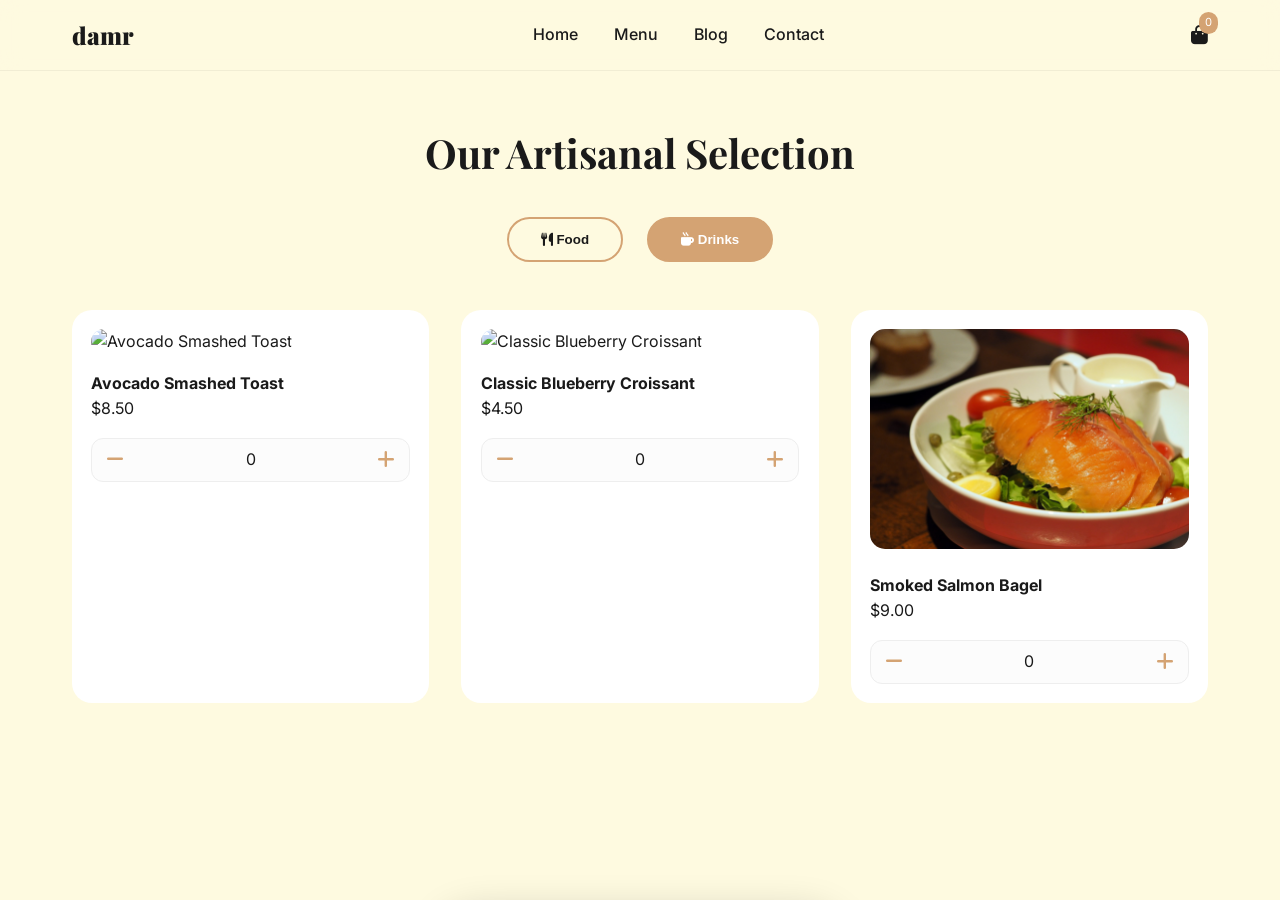
==== pages/menu.html @ 45ee6c29 "making a restaurant-web" ====
<!DOCTYPE html>
<html lang="en">
<head>
    <meta charset="UTF-8">
    <meta name="viewport" content="width=device-width, initial-scale=1.0">
    <title>Menu | damr Coffee</title>
    <link href="https://fonts.googleapis.com/css2?family=Inter:wght@300;400;600&family=Playfair+Display:wght@700;900&display=swap" rel="stylesheet">
    <link rel="stylesheet" href="https://cdnjs.cloudflare.com/ajax/libs/font-awesome/6.0.0/css/all.min.css">
    <link rel="stylesheet" href="../style.css">
</head>
<body>

    <header class="header">
        <div class="container nav-wrapper">
            <div class="logo">
                <span>damr</span>
            </div>
            <nav class="navbar">
                <a href="../index.html">Home</a>
                <a href="#" class="active">Menu</a>
                <a href="#">Blog</a>
                <a href="contact.html">Contact</a>
            </nav>
            <div class="nav-actions">
                <div class="cart-trigger">
                    <i class="fas fa-shopping-bag"></i>
                    <span class="cart-badge" id="item-count-badge">0</span>
                </div>
            </div>
        </div>
    </header>

    <main class="menu-page">
        <div class="container">
            <div class="section-header" style="padding-top: 50px;">
                <h2>Our Artisanal Selection</h2>
                <div class="menu-tabs">
                    <button class="tab-btn" id="btn-food">
                        <i class="fas fa-utensils"></i> Food
                    </button>
                    <button class="tab-btn active" id="btn-drink">
                        <i class="fas fa-mug-hot"></i> Drinks
                    </button>
                    
                </div>
            </div>
            
            <div id="product-list" class="product-grid">
                </div>

            <div class="cart-bar" id="cart-summary-bar">
                <div class="cart-info">
                    <p>Items: <strong id="item-count">0</strong></p>
                    <p>Total: <strong id="total-bill">0.00</strong> $M</p>
                </div>
                <button id="checkout-btn" class="btn btn-accent">Checkout</button>
            </div>
        </div>
    </main>

    <script src="menu.js"></script>
</body>
</html>
---- style.css ----
:root {
    --primary: #1a1a1a;
    --accent: #d4a373;
    --accent-hover: #bc8a5f;
    --bg-light: #fefae0;
    --white: #ffffff;
    --text-muted: #6b705c;
    --transition: all 0.4s cubic-bezier(0.165, 0.84, 0.44, 1);
}

* { margin: 0; padding: 0; box-sizing: border-box; scroll-behavior: smooth; }
@keyframes fadeIn {
    from { opacity: 0; transform: translateY(15px); }
    to { opacity: 1; transform: translateY(0); }
}

.product-card {
    opacity: 0; /* Ensures they only show once animation starts */
}

body {
    font-family: 'Inter', sans-serif;
    background-color: var(--bg-light);
    color: var(--primary);
    line-height: 1.6;
}

.container { max-width: 1200px; margin: 0 auto; padding: 0 2rem; }

/* Header & Nav */
.header {
    background: rgba(254, 250, 224, 0.85);
    backdrop-filter: blur(12px);
    padding: 1rem 0;
    position: sticky;
    top: 0;
    z-index: 1000;
    border-bottom: 1px solid rgba(0,0,0,0.05);
}

.nav-wrapper { display: flex; justify-content: space-between; align-items: center; }

.logo { display: flex; align-items: center; gap: 10px; font-family: 'Playfair Display', serif; font-size: 1.5rem; font-weight: 900; }
.logo-img-wrapper img { width: 40px; height: 40px; border-radius: 10px; object-fit: cover; }

.navbar a { margin-left: 2rem; text-decoration: none; color: var(--primary); font-weight: 500; transition: var(--transition); }
.navbar a:hover { color: var(--accent); }

.cart-trigger { position: relative; cursor: pointer; font-size: 1.2rem; }
.cart-badge { position: absolute; top: -8px; right: -10px; background: var(--accent); color: white; font-size: 0.7rem; padding: 2px 6px; border-radius: 50px; }

/* Hero */
.hero { padding: 80px 0; }
.hero-grid { display: grid; grid-template-columns: 1fr 1fr; align-items: center; gap: 3rem; }
.hero-text h1 { font-family: 'Playfair Display', serif; font-size: 4rem; line-height: 1.1; margin: 1rem 0; }
.hero-text .accent { color: var(--accent); }
.hero-visual img { width: 100%; border-radius: 30% 70% 70% 30% / 30% 30% 70% 70%; animation: morph 8s ease-in-out infinite; }

@keyframes morph {
    0% { border-radius: 30% 70% 70% 30% / 30% 30% 70% 70%; }
    50% { border-radius: 70% 30% 30% 70% / 70% 70% 30% 30%; }
    100% { border-radius: 30% 70% 70% 30% / 30% 30% 70% 70%; }
}

.btn { padding: 0.8rem 2rem; border-radius: 50px; text-decoration: none; font-weight: 600; cursor: pointer; border: none; transition: var(--transition); }
.btn-primary { background: var(--primary); color: white; }
.btn-accent { background: var(--accent); color: white; }

/* Menu */
.section-header { text-align: center; margin-bottom: 3rem; }
.section-header h2 { font-family: 'Playfair Display', serif; font-size: 2.5rem; }
.product-grid { display: grid; grid-template-columns: repeat(auto-fill, minmax(280px, 1fr)); gap: 2rem; }
.product-card { background: white; padding: 1.2rem; border-radius: 20px; transition: var(--transition); }
.product-card:hover { transform: translateY(-10px); box-shadow: 0 15px 30px rgba(0,0,0,0.05); }
.product-card img { width: 100%; height: 220px; object-fit: cover; border-radius: 15px; margin-bottom: 1rem; }

.qty-controls { display: flex; align-items: center; justify-content: space-between; background: #fcfcfc; padding: 0.5rem; border-radius: 12px; margin-top: 1rem; border: 1px solid #eee; }
.qty-btn { background: none; border: none; font-size: 1.2rem; cursor: pointer; color: var(--accent); width: 30px; }

/* Cart Bar */
.cart-bar { position: fixed; bottom: 2rem; left: 50%; transform: translateX(-50%) translateY(150%); background: var(--primary); color: white; padding: 1rem 2rem; border-radius: 100px; display: flex; align-items: center; gap: 2rem; transition: var(--transition); z-index: 1001; box-shadow: 0 10px 40px rgba(0,0,0,0.2); }
.cart-bar.visible { transform: translateX(-50%) translateY(0); }
.cart-info { display: flex; gap: 1.5rem; font-size: 0.9rem; }

/* Footer & Socials */
.footer { padding: 4rem 0 2rem; border-top: 1px solid rgba(0,0,0,0.05); }
.footer-grid { display: grid; grid-template-columns: 2fr 1fr 1fr; gap: 4rem; margin-bottom: 3rem; }
.footer-links h4 { margin-bottom: 1.5rem; font-family: 'Playfair Display', serif; }
.footer-links a { display: block; text-decoration: none; color: var(--text-muted); margin-bottom: 0.8rem; font-size: 0.9rem; }

.socials { display: flex; gap: 0.8rem; margin-top: 1.5rem; }
.socials a { 
    display: flex; align-items: center; justify-content: center; 
    width: 40px; height: 40px; background: var(--primary); 
    color: white; border-radius: 10px; transition: var(--transition); 
}
.socials a:hover { transform: translateY(-5px) rotate(5deg); }
.socials a.ig:hover { background: #E1306C; }
.socials a.fb:hover { background: #1877F2; }
.socials a.tw:hover { background: #1DA1F2; }

.copyright { text-align: center; padding-top: 2rem; border-top: 1px solid rgba(0,0,0,0.05); color: var(--text-muted); font-size: 0.8rem; width: 100%; }

/* Mobile */
@media (max-width: 768px) {
    .hero-grid { grid-template-columns: 1fr; text-align: center; }
    .hero-text h1 { font-size: 2.8rem; }
    .footer-grid { grid-template-columns: 1fr; gap: 2rem; }
    .navbar { display: none; }
}
/* Contact Page Specific Styles */
.contact-page {
    padding: 80px 0;
    min-height: 80vh;
    display: flex;
    align-items: center;
}

.contact-container {
    display: grid;
    grid-template-columns: 1fr 1.5fr;
    background: white;
    border-radius: 30px;
    overflow: hidden;
    box-shadow: 0 20px 60px rgba(0,0,0,0.05);
}

.contact-info-panel {
    background: var(--primary);
    color: white;
    padding: 3rem;
}

.contact-info-panel h2 {
    font-family: 'Playfair Display', serif;
    font-size: 2.5rem;
    margin-bottom: 1rem;
}

.info-item {
    display: flex;
    gap: 1.5rem;
    margin: 2rem 0;
}

.info-item i {
    color: var(--accent);
    font-size: 1.5rem;
    margin-top: 5px;
}

.contact-form-panel {
    padding: 3rem;
}

.form-group {
    margin-bottom: 1.5rem;
}

.form-group label {
    display: block;
    font-weight: 600;
    margin-bottom: 0.5rem;
    font-size: 0.9rem;
}

.form-group input, 
.form-group textarea {
    width: 100%;
    padding: 0.8rem 1rem;
    border-radius: 12px;
    border: 1px solid #eee;
    background: #fcfcfc;
    font-family: inherit;
    transition: var(--transition);
}

.form-group input:focus, 
.form-group textarea:focus {
    outline: none;
    border-color: var(--accent);
    background: white;
}

@media (max-width: 768px) {
    .contact-container { grid-template-columns: 1fr; }
    .contact-info-panel { padding: 2rem; }
}
/* Discovery Section (The Middle Part) */
.discovery-section {
    padding: 100px 0;
    background-color: #fffdf5; /* Subtle contrast from the main background */
}

.discovery-grid {
    display: grid;
    grid-template-columns: 1fr 1fr;
    gap: 4rem;
    align-items: center;
}

.discovery-image img {
    width: 100%;
    border-radius: 24px;
    box-shadow: 20px 20px 0px var(--accent); /* Creative offset shadow */
    object-fit: cover;
}

.discovery-content .tagline {
    color: var(--accent);
    text-transform: uppercase;
    letter-spacing: 2px;
    font-size: 0.8rem;
    font-weight: 600;
}

.discovery-content h2 {
    font-family: 'Playfair Display', serif;
    font-size: 3rem;
    margin: 1rem 0 1.5rem;
    line-height: 1.2;
}

.discovery-content p {
    margin-bottom: 2rem;
    color: var(--text-muted);
    font-size: 1.1rem;
}

/* Menu Page Tabs & View All Link */
.menu-tabs {
    display: flex;
    justify-content: center;
    gap: 1.5rem;
    margin: 2rem 0 3rem;
}

.tab-btn {
    background: transparent;
    border: 2px solid var(--accent);
    color: var(--primary);
    padding: 0.8rem 2rem;
    border-radius: 50px;
    font-weight: 600;
    cursor: pointer;
    transition: var(--transition);
}

.tab-btn.active {
    background: var(--accent);
    color: white;
}

.view-all-link {
    display: inline-block;
    margin-top: 1.5rem;
    text-decoration: none;
    color: var(--accent);
    font-weight: 600;
    transition: var(--transition);
}

.view-all-link:hover {
    transform: translateX(5px);
}

/* TikTok Social Icon Color */
.socials a.tk:hover {
    background: #000000; /* TikTok Black */
    color: #ff0050; /* TikTok Pink/Cyan vibe */
    text-shadow: 2px 0 #00f2ea;
}

/* Utility Tagline */
.tagline {
    display: block;
    color: var(--accent);
    font-weight: 600;
    font-size: 0.9rem;
    text-transform: uppercase;
    letter-spacing: 1px;
}

/* Mobile Adjustments for Discovery Section */
@media (max-width: 768px) {
    .discovery-grid {
        grid-template-columns: 1fr;
        text-align: center;
        gap: 2rem;
    }
    .discovery-image {
        order: 2; /* Image goes below text on mobile */
    }
    .discovery-image img {
        box-shadow: 10px 10px 0px var(--accent);
    }
}
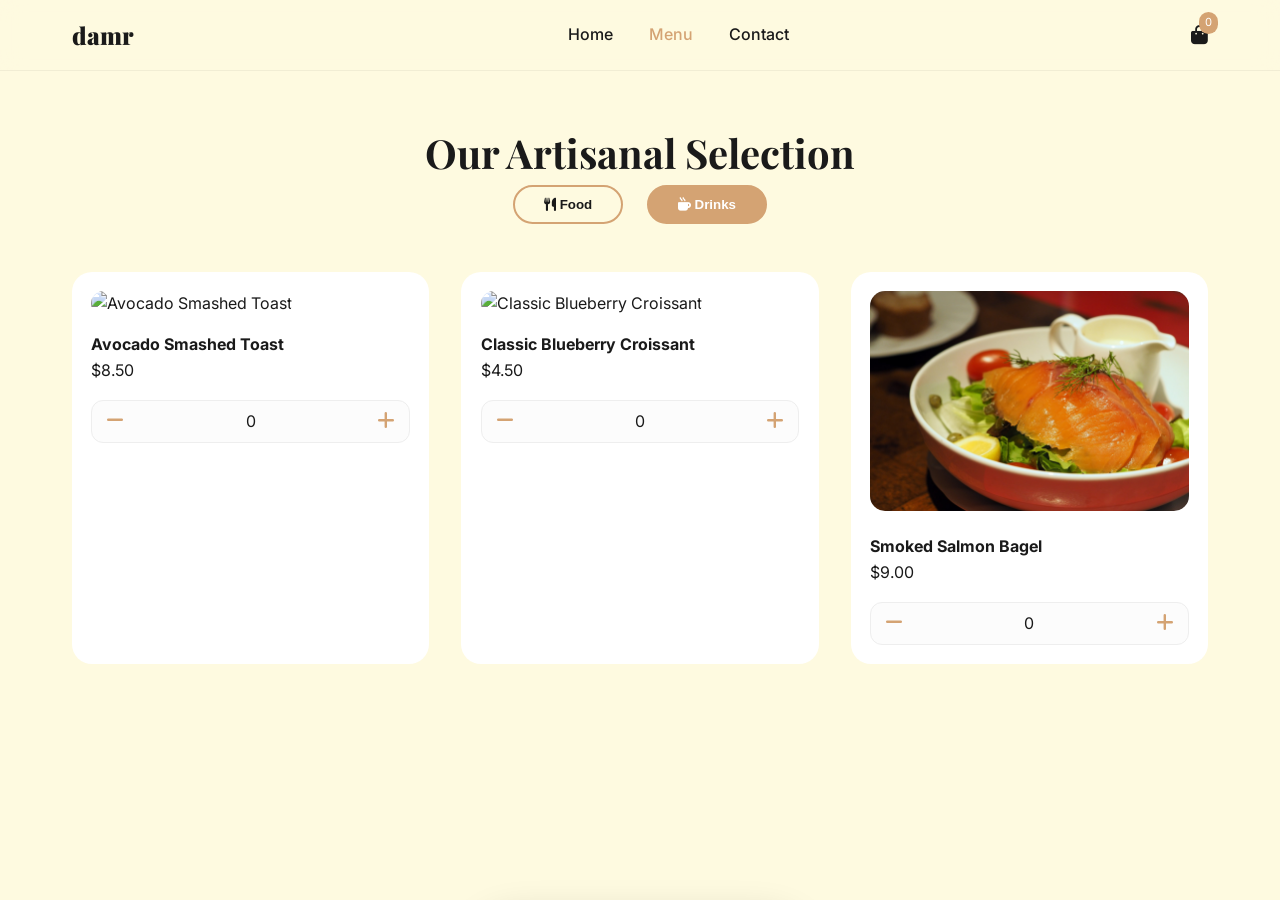
==== commit e42fc5ba: "making this web responsive" ====
--- a/pages/menu.html
+++ b/pages/menu.html
@@ -18,7 +18,6 @@
             <nav class="navbar">
                 <a href="../index.html">Home</a>
                 <a href="#" class="active">Menu</a>
-                <a href="#">Blog</a>
                 <a href="contact.html">Contact</a>
             </nav>
             <div class="nav-actions">
--- a/style.css
+++ b/style.css
@@ -1,3 +1,4 @@
+/* --- Root Variables & Base Styles --- */
 :root {
     --primary: #1a1a1a;
     --accent: #d4a373;
@@ -8,14 +9,11 @@
     --transition: all 0.4s cubic-bezier(0.165, 0.84, 0.44, 1);
 }
 
-* { margin: 0; padding: 0; box-sizing: border-box; scroll-behavior: smooth; }
-@keyframes fadeIn {
-    from { opacity: 0; transform: translateY(15px); }
-    to { opacity: 1; transform: translateY(0); }
-}
-
-.product-card {
-    opacity: 0; /* Ensures they only show once animation starts */
+* { 
+    margin: 0; 
+    padding: 0; 
+    box-sizing: border-box; 
+    scroll-behavior: smooth; 
 }
 
 body {
@@ -25,9 +23,25 @@
     line-height: 1.6;
 }
 
-.container { max-width: 1200px; margin: 0 auto; padding: 0 2rem; }
-
-/* Header & Nav */
+.container { 
+    max-width: 1200px; 
+    margin: 0 auto; 
+    padding: 0 2rem; 
+}
+
+/* --- Animations --- */
+@keyframes fadeIn {
+    from { opacity: 0; transform: translateY(15px); }
+    to { opacity: 1; transform: translateY(0); }
+}
+
+@keyframes morph {
+    0% { border-radius: 30% 70% 70% 30% / 30% 30% 70% 70%; }
+    50% { border-radius: 70% 30% 30% 70% / 70% 70% 30% 30%; }
+    100% { border-radius: 30% 70% 70% 30% / 30% 30% 70% 70%; }
+}
+
+/* --- Header & Navigation --- */
 .header {
     background: rgba(254, 250, 224, 0.85);
     backdrop-filter: blur(12px);
@@ -38,75 +52,342 @@
     border-bottom: 1px solid rgba(0,0,0,0.05);
 }
 
-.nav-wrapper { display: flex; justify-content: space-between; align-items: center; }
-
-.logo { display: flex; align-items: center; gap: 10px; font-family: 'Playfair Display', serif; font-size: 1.5rem; font-weight: 900; }
-.logo-img-wrapper img { width: 40px; height: 40px; border-radius: 10px; object-fit: cover; }
-
-.navbar a { margin-left: 2rem; text-decoration: none; color: var(--primary); font-weight: 500; transition: var(--transition); }
-.navbar a:hover { color: var(--accent); }
-
-.cart-trigger { position: relative; cursor: pointer; font-size: 1.2rem; }
-.cart-badge { position: absolute; top: -8px; right: -10px; background: var(--accent); color: white; font-size: 0.7rem; padding: 2px 6px; border-radius: 50px; }
-
-/* Hero */
+.nav-wrapper { 
+    display: flex; 
+    justify-content: space-between; 
+    align-items: center; 
+}
+
+.logo { 
+    display: flex; 
+    align-items: center; 
+    gap: 10px; 
+    font-family: 'Playfair Display', serif; 
+    font-size: 1.5rem; 
+    font-weight: 900; 
+}
+
+.logo-img-wrapper img { 
+    width: 40px; 
+    height: 40px; 
+    border-radius: 10px; 
+    object-fit: cover; 
+}
+
+.navbar a { 
+    margin-left: 2rem; 
+    text-decoration: none; 
+    color: var(--primary); 
+    font-weight: 500; 
+    transition: var(--transition); 
+}
+
+.navbar a:hover, .navbar a.active { 
+    color: var(--accent); 
+}
+
+.cart-trigger { 
+    position: relative; 
+    cursor: pointer; 
+    font-size: 1.2rem; 
+}
+
+.cart-badge { 
+    position: absolute; 
+    top: -8px; 
+    right: -10px; 
+    background: var(--accent); 
+    color: white; 
+    font-size: 0.7rem; 
+    padding: 2px 6px; 
+    border-radius: 50px; 
+}
+
+/* --- Hero Section --- */
 .hero { padding: 80px 0; }
-.hero-grid { display: grid; grid-template-columns: 1fr 1fr; align-items: center; gap: 3rem; }
-.hero-text h1 { font-family: 'Playfair Display', serif; font-size: 4rem; line-height: 1.1; margin: 1rem 0; }
+.hero-grid { 
+    display: grid; 
+    grid-template-columns: 1fr 1fr; 
+    align-items: center; 
+    gap: 3rem; 
+}
+
+.hero-text .tagline {
+    color: var(--accent);
+    font-weight: 600;
+    text-transform: uppercase;
+    letter-spacing: 1px;
+    font-size: 0.9rem;
+}
+
+.hero-text h1 { 
+    font-family: 'Playfair Display', serif; 
+    font-size: 4rem; 
+    line-height: 1.1; 
+    margin: 1rem 0; 
+}
+
 .hero-text .accent { color: var(--accent); }
-.hero-visual img { width: 100%; border-radius: 30% 70% 70% 30% / 30% 30% 70% 70%; animation: morph 8s ease-in-out infinite; }
-
-@keyframes morph {
-    0% { border-radius: 30% 70% 70% 30% / 30% 30% 70% 70%; }
-    50% { border-radius: 70% 30% 30% 70% / 70% 70% 30% 30%; }
-    100% { border-radius: 30% 70% 70% 30% / 30% 30% 70% 70%; }
-}
-
-.btn { padding: 0.8rem 2rem; border-radius: 50px; text-decoration: none; font-weight: 600; cursor: pointer; border: none; transition: var(--transition); }
+
+.hero-visual img { 
+    width: 100%; 
+    border-radius: 30% 70% 70% 30% / 30% 30% 70% 70%; 
+    animation: morph 8s ease-in-out infinite; 
+}
+
+/* --- Discovery Section (The Middle Part) --- */
+.discovery-section {
+    padding: 100px 0;
+    background-color: #fffdf5;
+}
+
+.discovery-grid {
+    display: grid;
+    grid-template-columns: 1fr 1fr;
+    gap: 4rem;
+    align-items: center;
+}
+
+.discovery-image img {
+    width: 100%;
+    border-radius: 24px;
+    box-shadow: 20px 20px 0px var(--accent);
+    object-fit: cover;
+}
+
+.discovery-content h2 {
+    font-family: 'Playfair Display', serif;
+    font-size: 3rem;
+    margin: 1rem 0 1.5rem;
+    line-height: 1.2;
+}
+
+/* --- Menu & Product Grid --- */
+.section-header { 
+    text-align: center; 
+    margin-bottom: 3rem; 
+}
+
+.section-header h2 { 
+    font-family: 'Playfair Display', serif; 
+    font-size: 2.5rem; 
+}
+
+.menu-tabs {
+    display: flex;
+    justify-content: center;
+    gap: 1.5rem;
+    margin-bottom: 3rem;
+}
+
+.product-grid { 
+    display: grid; 
+    grid-template-columns: repeat(auto-fill, minmax(280px, 1fr)); 
+    gap: 2rem; 
+}
+
+.product-card { 
+    background: white; 
+    padding: 1.2rem; 
+    border-radius: 20px; 
+    transition: var(--transition); 
+    opacity: 0; /* Animated via JS */
+}
+
+.product-card:hover { 
+    transform: translateY(-10px); 
+    box-shadow: 0 15px 30px rgba(0,0,0,0.05); 
+}
+
+.product-card img { 
+    width: 100%; 
+    height: 220px; 
+    object-fit: cover; 
+    border-radius: 15px; 
+    margin-bottom: 1rem; 
+}
+
+/* --- Components (Buttons & Controls) --- */
+.btn { 
+    padding: 0.8rem 2rem; 
+    border-radius: 50px; 
+    text-decoration: none; 
+    font-weight: 600; 
+    cursor: pointer; 
+    border: none; 
+    display: inline-block;
+    transition: var(--transition); 
+}
+
 .btn-primary { background: var(--primary); color: white; }
+.btn-primary:hover { background: #333; transform: translateY(-2px); }
+
 .btn-accent { background: var(--accent); color: white; }
 
-/* Menu */
-.section-header { text-align: center; margin-bottom: 3rem; }
-.section-header h2 { font-family: 'Playfair Display', serif; font-size: 2.5rem; }
-.product-grid { display: grid; grid-template-columns: repeat(auto-fill, minmax(280px, 1fr)); gap: 2rem; }
-.product-card { background: white; padding: 1.2rem; border-radius: 20px; transition: var(--transition); }
-.product-card:hover { transform: translateY(-10px); box-shadow: 0 15px 30px rgba(0,0,0,0.05); }
-.product-card img { width: 100%; height: 220px; object-fit: cover; border-radius: 15px; margin-bottom: 1rem; }
-
-.qty-controls { display: flex; align-items: center; justify-content: space-between; background: #fcfcfc; padding: 0.5rem; border-radius: 12px; margin-top: 1rem; border: 1px solid #eee; }
-.qty-btn { background: none; border: none; font-size: 1.2rem; cursor: pointer; color: var(--accent); width: 30px; }
-
-/* Cart Bar */
-.cart-bar { position: fixed; bottom: 2rem; left: 50%; transform: translateX(-50%) translateY(150%); background: var(--primary); color: white; padding: 1rem 2rem; border-radius: 100px; display: flex; align-items: center; gap: 2rem; transition: var(--transition); z-index: 1001; box-shadow: 0 10px 40px rgba(0,0,0,0.2); }
+.tab-btn {
+    background: transparent;
+    border: 2px solid var(--accent);
+    color: var(--primary);
+    padding: 0.6rem 1.8rem;
+    border-radius: 50px;
+    font-weight: 600;
+    cursor: pointer;
+}
+
+.tab-btn.active {
+    background: var(--accent);
+    color: white;
+}
+
+.qty-controls { 
+    display: flex; 
+    align-items: center; 
+    justify-content: space-between; 
+    background: #fcfcfc; 
+    padding: 0.5rem; 
+    border-radius: 12px; 
+    margin-top: 1rem; 
+    border: 1px solid #eee; 
+}
+
+.qty-btn { 
+    background: none; 
+    border: none; 
+    font-size: 1.2rem; 
+    cursor: pointer; 
+    color: var(--accent); 
+    width: 30px; 
+}
+
+/* --- Cart Bar --- */
+.cart-bar { 
+    position: fixed; 
+    bottom: 2rem; 
+    left: 50%; 
+    transform: translateX(-50%) translateY(150%); 
+    background: var(--primary); 
+    color: white; 
+    padding: 1rem 2rem; 
+    border-radius: 100px; 
+    display: flex; 
+    align-items: center; 
+    gap: 2rem; 
+    transition: var(--transition); 
+    z-index: 1001; 
+    box-shadow: 0 10px 40px rgba(0,0,0,0.2); 
+}
+
 .cart-bar.visible { transform: translateX(-50%) translateY(0); }
-.cart-info { display: flex; gap: 1.5rem; font-size: 0.9rem; }
-
-/* Footer & Socials */
-.footer { padding: 4rem 0 2rem; border-top: 1px solid rgba(0,0,0,0.05); }
-.footer-grid { display: grid; grid-template-columns: 2fr 1fr 1fr; gap: 4rem; margin-bottom: 3rem; }
+
+/* --- Footer --- */
+.footer { 
+    padding: 4rem 0 2rem; 
+    border-top: 1px solid rgba(0,0,0,0.05); 
+    background: #fff;
+}
+
+.footer-grid { 
+    display: grid; 
+    grid-template-columns: 2fr 1fr 1fr; 
+    gap: 4rem; 
+    margin-bottom: 3rem; 
+}
+
 .footer-links h4 { margin-bottom: 1.5rem; font-family: 'Playfair Display', serif; }
-.footer-links a { display: block; text-decoration: none; color: var(--text-muted); margin-bottom: 0.8rem; font-size: 0.9rem; }
-
-.socials { display: flex; gap: 0.8rem; margin-top: 1.5rem; }
+
+.footer-links a { 
+    display: block; 
+    text-decoration: none; 
+    color: var(--text-muted); 
+    margin-bottom: 0.8rem; 
+    font-size: 0.9rem; 
+}
+
+/* --- Social Icons & Copyright --- */
+.socials { 
+    display: flex; 
+    gap: 0.8rem; 
+    margin-top: 1.5rem; 
+}
+
 .socials a { 
-    display: flex; align-items: center; justify-content: center; 
-    width: 40px; height: 40px; background: var(--primary); 
-    color: white; border-radius: 10px; transition: var(--transition); 
-}
-.socials a:hover { transform: translateY(-5px) rotate(5deg); }
+    display: flex; 
+    align-items: center; 
+    justify-content: center; 
+    width: 40px; 
+    height: 40px; 
+    background: var(--primary); 
+    color: white; 
+    border-radius: 10px; 
+    text-decoration: none;
+    transition: var(--transition); 
+}
+
+.socials a:hover { transform: translateY(-5px) rotate(8deg); }
 .socials a.ig:hover { background: #E1306C; }
 .socials a.fb:hover { background: #1877F2; }
 .socials a.tw:hover { background: #1DA1F2; }
-
-.copyright { text-align: center; padding-top: 2rem; border-top: 1px solid rgba(0,0,0,0.05); color: var(--text-muted); font-size: 0.8rem; width: 100%; }
-
-/* Mobile */
+.socials a.tk:hover { background: #000000; color: #ff0050; text-shadow: 2px 0 #00f2ea; }
+
+.copyright { 
+    text-align: center; 
+    padding: 2rem 0; 
+    border-top: 1px solid rgba(0,0,0,0.05); 
+    color: var(--text-muted); 
+    font-size: 0.85rem; 
+    width: 100%; 
+}
+
+/* --- Mobile Responsive (Includes Bottom Nav Fix) --- */
 @media (max-width: 768px) {
-    .hero-grid { grid-template-columns: 1fr; text-align: center; }
+    body { padding-bottom: 70px; } /* Space for bottom nav */
+
+    .hero-grid, .discovery-grid { 
+        grid-template-columns: 1fr; 
+        text-align: center; 
+    }
+
+    .discovery-image { order: 2; }
     .hero-text h1 { font-size: 2.8rem; }
     .footer-grid { grid-template-columns: 1fr; gap: 2rem; }
-    .navbar { display: none; }
+
+    /* Mobile Bottom Navigation Bar */
+    .navbar {
+        display: flex !important;
+        position: fixed;
+        bottom: 0;
+        left: 0;
+        width: 100%;
+        background: white;
+        padding: 0.8rem 0;
+        justify-content: space-around;
+        box-shadow: 0 -5px 20px rgba(0,0,0,0.1);
+        z-index: 2000;
+        border-top: 1px solid #eee;
+    }
+
+    .navbar a {
+        margin: 0;
+        font-size: 0.7rem;
+        display: flex;
+        flex-direction: column;
+        align-items: center;
+        gap: 4px;
+        color: var(--text-muted);
+    }
+
+    /* FontAwesome Icons for Mobile Bar */
+    .navbar a::before {
+        font-family: "Font Awesome 6 Free";
+        font-weight: 900;
+        font-size: 1.2rem;
+    }
+    .navbar a[href*="home"]::before { content: "\f015"; }
+    .navbar a[href*="menu"]::before { content: "\f2e7"; }
+    .navbar a[href*="blog"]::before { content: "\f303"; }
+    .navbar a[href*="contact"]::before { content: "\f0e0"; }
+
+    .nav-actions { display: none; } /* Hide duplicate actions on small screens */
 }
 /* Contact Page Specific Styles */
 .contact-page {
@@ -185,113 +466,4 @@
 @media (max-width: 768px) {
     .contact-container { grid-template-columns: 1fr; }
     .contact-info-panel { padding: 2rem; }
-}
-/* Discovery Section (The Middle Part) */
-.discovery-section {
-    padding: 100px 0;
-    background-color: #fffdf5; /* Subtle contrast from the main background */
-}
-
-.discovery-grid {
-    display: grid;
-    grid-template-columns: 1fr 1fr;
-    gap: 4rem;
-    align-items: center;
-}
-
-.discovery-image img {
-    width: 100%;
-    border-radius: 24px;
-    box-shadow: 20px 20px 0px var(--accent); /* Creative offset shadow */
-    object-fit: cover;
-}
-
-.discovery-content .tagline {
-    color: var(--accent);
-    text-transform: uppercase;
-    letter-spacing: 2px;
-    font-size: 0.8rem;
-    font-weight: 600;
-}
-
-.discovery-content h2 {
-    font-family: 'Playfair Display', serif;
-    font-size: 3rem;
-    margin: 1rem 0 1.5rem;
-    line-height: 1.2;
-}
-
-.discovery-content p {
-    margin-bottom: 2rem;
-    color: var(--text-muted);
-    font-size: 1.1rem;
-}
-
-/* Menu Page Tabs & View All Link */
-.menu-tabs {
-    display: flex;
-    justify-content: center;
-    gap: 1.5rem;
-    margin: 2rem 0 3rem;
-}
-
-.tab-btn {
-    background: transparent;
-    border: 2px solid var(--accent);
-    color: var(--primary);
-    padding: 0.8rem 2rem;
-    border-radius: 50px;
-    font-weight: 600;
-    cursor: pointer;
-    transition: var(--transition);
-}
-
-.tab-btn.active {
-    background: var(--accent);
-    color: white;
-}
-
-.view-all-link {
-    display: inline-block;
-    margin-top: 1.5rem;
-    text-decoration: none;
-    color: var(--accent);
-    font-weight: 600;
-    transition: var(--transition);
-}
-
-.view-all-link:hover {
-    transform: translateX(5px);
-}
-
-/* TikTok Social Icon Color */
-.socials a.tk:hover {
-    background: #000000; /* TikTok Black */
-    color: #ff0050; /* TikTok Pink/Cyan vibe */
-    text-shadow: 2px 0 #00f2ea;
-}
-
-/* Utility Tagline */
-.tagline {
-    display: block;
-    color: var(--accent);
-    font-weight: 600;
-    font-size: 0.9rem;
-    text-transform: uppercase;
-    letter-spacing: 1px;
-}
-
-/* Mobile Adjustments for Discovery Section */
-@media (max-width: 768px) {
-    .discovery-grid {
-        grid-template-columns: 1fr;
-        text-align: center;
-        gap: 2rem;
-    }
-    .discovery-image {
-        order: 2; /* Image goes below text on mobile */
-    }
-    .discovery-image img {
-        box-shadow: 10px 10px 0px var(--accent);
-    }
 }
